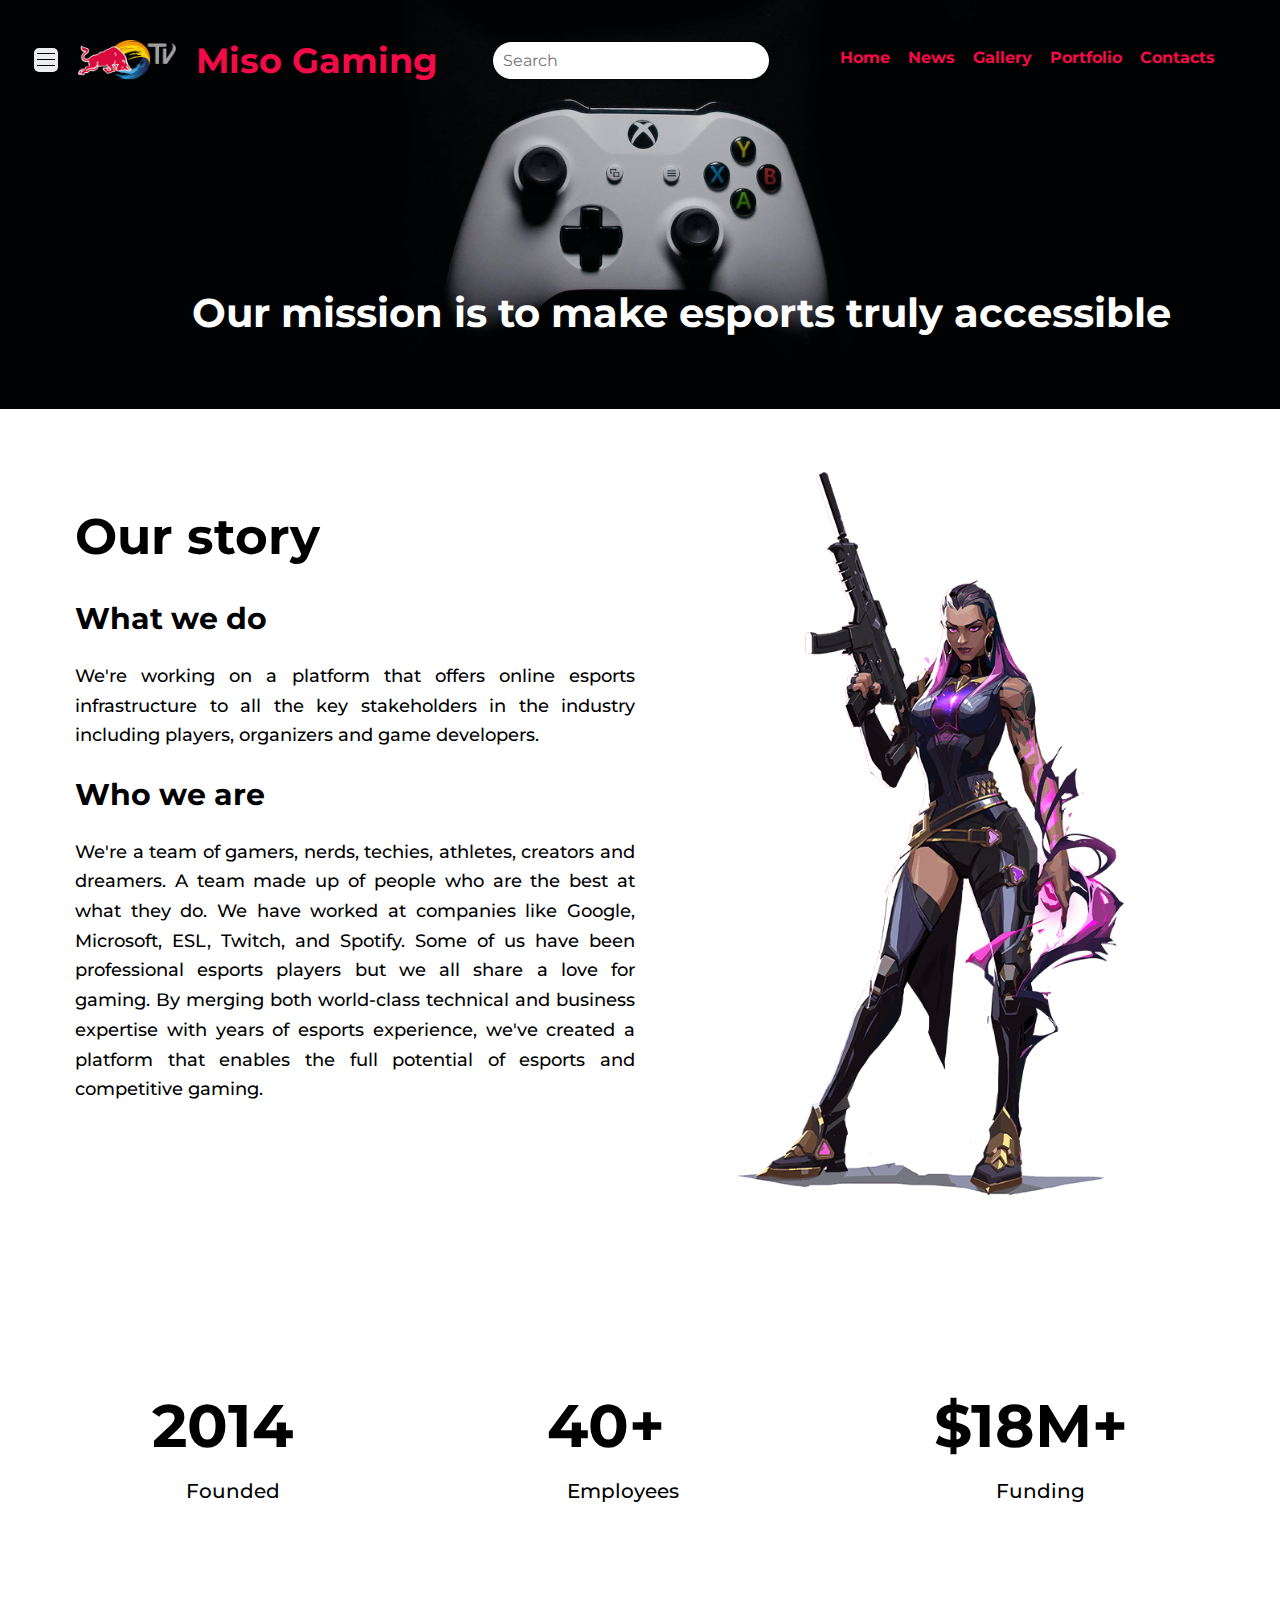
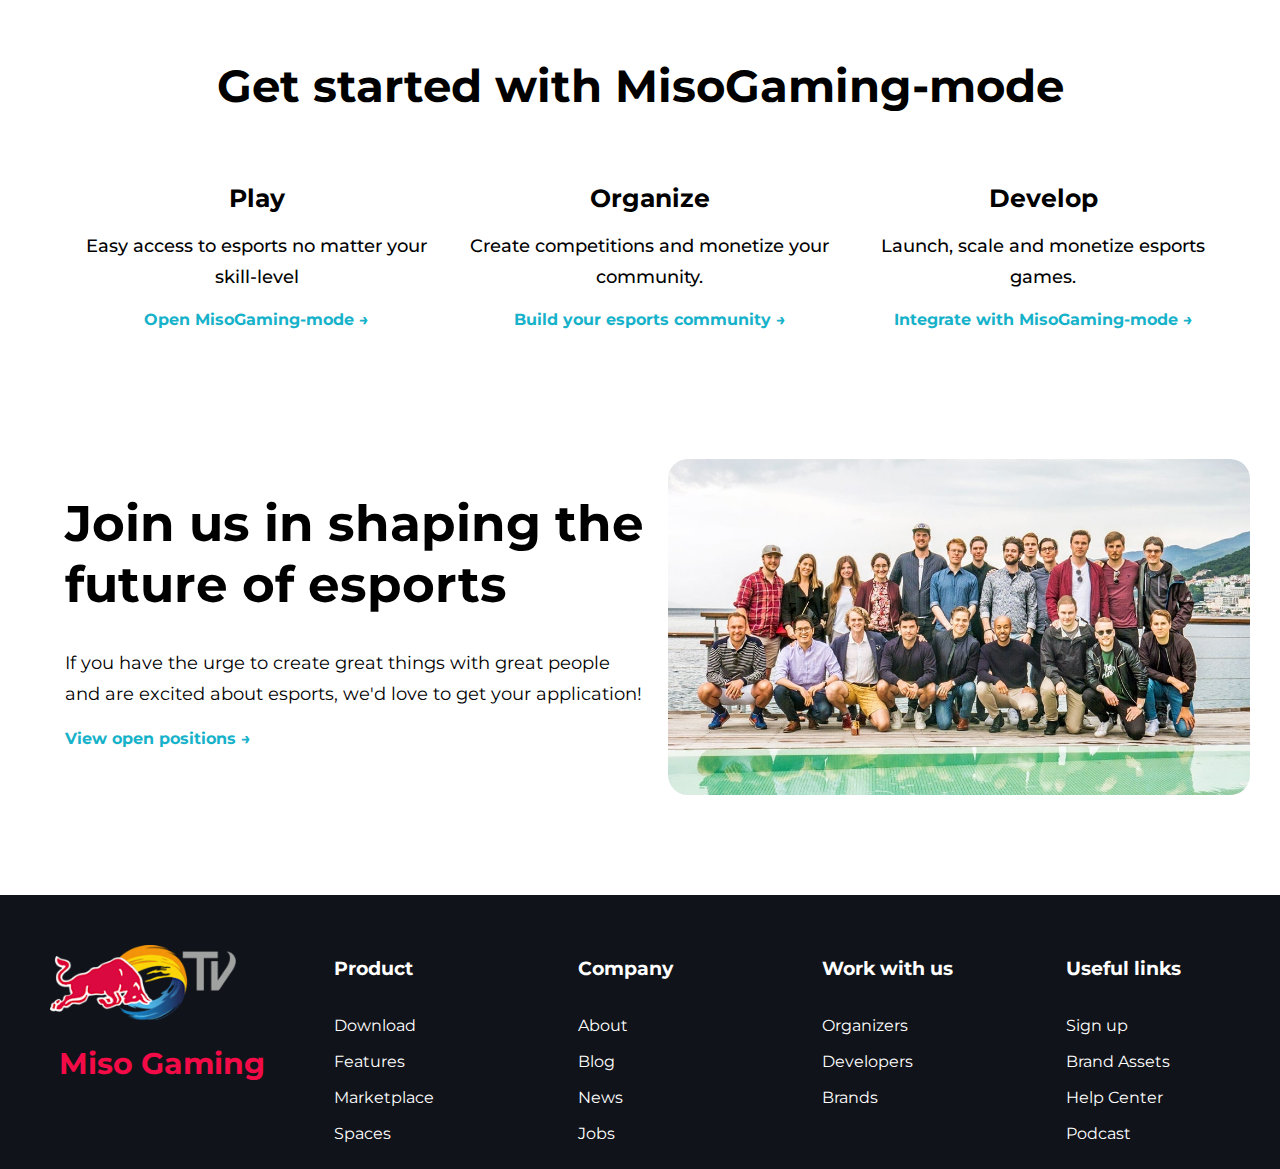
==== about.html @ 5a6da11b "Add files via upload" ====
<!DOCTYPE html>
<html lang="en">
  <head>
    <meta charset="UTF-8" />
    <meta http-equiv="X-UA-Compatible" content="IE=edge" />
    <meta name="viewport" content="width=device-width, initial-scale=1.0" />
    <title>About Us</title>
    <link rel="preconnect" href="https://fonts.googleapis.com" />
    <link rel="preconnect" href="https://fonts.gstatic.com" crossorigin />
    <link
      href="https://fonts.googleapis.com/css2?family=Montserrat:wght@400;700&display=swap"
      rel="stylesheet"
    />

    <link rel="preconnect" href="https://fonts.googleapis.com" />
    <link rel="preconnect" href="https://fonts.gstatic.com" crossorigin />
    <link
      href="https://fonts.googleapis.com/css2?family=Macondo&display=swap"
      rel="stylesheet"
    />

    <link rel="stylesheet" href="/styles/header.css" />
    <link rel="stylesheet" href="/styles/general.css" />
    <link rel="stylesheet" href="/styles/main.css" />
    <link rel="stylesheet" href="/styles/about.css" />
    <link rel="stylesheet" href="/styles/pagedown.css">
  </head>
  <body>
    <div class="image-view">
      <div class="header">
        <div class="color-overlay"></div>
        <div class="header-content">
          <div class="left-section">
            <img
              class="hamburger-menu"
              src="/Icons/hamburger-menu.svg"
              alt=""
            />
            <img class="site-logo" src="/images/redbulltv.png" alt="" />
            <div class="site-name">Miso Gaming</div>
          </div>

          <div class="middle-section">
            <input class="search-bar" type="text" placeholder="Search" />
          </div>
          <div class="right-section">
            <nav>
              <a class="nav-content" href="index.html"><div>Home</div></a>
              <a class="nav-content" href="news.html"><div>News</div></a>
              <a class="nav-content" href="gallery.html"><div>Gallery</div></a>
              <a class="nav-content" href="portfolio.html"><div>Portfolio</div></a>
              <a class="nav-content" href="contact.html"><div>Contacts</div></a>
            </nav>
          </div>
        </div>
      </div>

      <div class="tag">Our mission is to make esports truly accessible</div>
    </div>
    <div class="landing-page">
      <div class="left-landing-page">
        <div><h1>Our story</h1></div>
        <div><h2>What we do</h2></div>
        <div>
          <p>
            We're working on a platform that offers online esports
            infrastructure to all the key stakeholders in the industry including
            players, organizers and game developers.
          </p>
        </div>

        <div><h2>Who we are</h2></div>
        <div>
          <p>
            We're a team of gamers, nerds, techies, athletes, creators and
            dreamers. A team made up of people who are the best at what they do.
            We have worked at companies like Google, Microsoft, ESL, Twitch, and
            Spotify. Some of us have been professional esports players but we
            all share a love for gaming. By merging both world-class technical
            and business expertise with years of esports experience, we've
            created a platform that enables the full potential of esports and
            competitive gaming.
          </p>
        </div>
      </div>

      <div class="right-landing-page">
        <img src="/images/imageabout.png" alt="" />
      </div>
    </div>

    <div class="landing-1">
      <div class="main-landing1">
        <p class="main-p">2014</p>
        <p class="main-p-def">Founded</p>
      </div>
      <div>
        <p class="main-p">40+</p>
        <p class="main-p-def">Employees</p>
      </div>
      <div>
        <p class="main-p">$18M+</p>
        <p class="main-p-def">Funding</p>
      </div>
    </div>

    <div class="landing-title">Get started with MisoGaming-mode</div>

    <div class="landing-2">
      <div class="landing-cont-1">
        <div class="landing-cont-title">Play</div>
        <div>
          <p class="p1">Easy access to esports no matter your skill-level</p>
        </div>
        <div><a href="#">Open MisoGaming-mode &#x2192</a></div>
      </div>

      <div class="landing-cont-1">
        <div>
          <div class="landing-cont-title">Organize</div>
          <div>
            <p class="p1">Create competitions and monetize your community.</p>
          </div>
        </div>
        <div><a href="#">Build your esports community &#x2192</a></div>
      </div>

      <div class="landing-cont-1">
        <div>
          <div class="landing-cont-title">Develop</div>
          <div><p class="p1">Launch, scale and monetize esports games.</p></div>          
      </div>
      <div><a href="#">Integrate with MisoGaming-mode &#x2192</a></div>
    </div>
</div>
<div class="last-page">
  <div>
    <h1>Join us in shaping the future of esports</h1>
    <span>If you have the urge to create great things with great people and are excited about esports, we'd love to get your application!</span>
    <div class="tag-final"><a href="#">View open positions &#x2192</a></div>
  </div>
  
  <div>
    <img class="team-img" src="/images/image11.jpg" alt="team=image">
  </div>

</div>

<div class="bottom-container">
  <div>
    <img class="site-logo-fnal" src="/images/redbulltv.png" alt="" />
    <div class="site-name1">Miso Gaming</div>
  </div>

  <div>
    <ul>
      <li><h3>Product</h3></li>
      <li>Download</li>
      <li>Features</li>
      <li>Marketplace</li>
      <li>Spaces</li>
    </ul>
  </div>

  <div>
    <ul>
      <li><h3>Company</h3></li>
      <a href="about.html">
        <li>About</li>
      </a>
      <li>Blog</li>
      <a href="news.html">
        <li>News</li>
      </a>
      <li>Jobs</li>
    </ul>
  </div>

  <div>
    <ul>
      <li><h3>Work with us</h3></li>
      <li>Organizers</li>
      <li>Developers</li>
      <li>Brands</li>
    </ul>
  </div>

  <div>
    <ul>
      <li><h3>Useful links</h3></li>
      <li>Sign up</li>
      <li>Brand Assets</li>
      <a href="/contact.html">
        <li>Help Center</li>
      </a>
      <li>Podcast</li>
    </ul>
  </div>
</div>
  </body>
</html>
---- styles/header.css ----
.header {
  background: rgb(0, 22, 43) url("/images/image10.jpg");
  background-size: cover;
  background-position: center;
  background-repeat: no-repeat;
  position: relative;
  height: 110%;
}

.color-overlay {
  width: 100%;
  height: 100%;
  background: rgb(0, 22, 43);
  position: absolute;
  opacity: 0.08;
}

.header-content {
  display: flex;
  flex-direction: row;
  height: 100px;
  justify-content: space-between;
  align-items: center;
  padding: 10px;
}

.left-section {
  display: flex;
  align-items: center;
}

.hamburger-menu {
  background-color: white;
  border-radius: 5px;
  height: 24px;
  margin-left: 24px;
  margin-right: 20px;
}
.hamburger-menu:hover {
  cursor: pointer;
  z-index: 1;
}

.site-logo {
  height: 40px;
  z-index: 1;
}

.site-name {
  margin-left: 20px;
  font-weight: 700;
  font-size: 30px;
  color: rgb(243, 11, 71);
  z-index: 1;
  font-size: 35px;
}

.middle-section {
  margin-left: 55px;
  margin-right: 35px;
  flex: 1;
  max-width: 400px;
  display: flex;
  align-items: center;
}

.search-bar {
  font-family: Montserrat;
  z-index: 1;
  flex: 1;
  height: 35px;
  padding-left: 10px;
  font-size: 16px;
  border: 1px solid rgb(192, 192, 192);
  border-radius: 20px;
  border: none;
  box-shadow: 1px 2px 3px rgba(0, 0, 0, 0.25);
  width: 0;
}

.right-section {
  z-index: 1;
  width: 426px;
  display: flex;
  align-items: center;
  justify-content: center;
  margin-right: 10px;
  flex-shrink: 0;
  padding: 15px;
}

.nav-content {
  z-index: 1;
  height: 24px;
  display: inline-block;
  text-decoration: none;
  margin-right: 10px;
  font-weight: 700;
  color: rgb(243, 11, 71);
  padding: 2px;
  transition: background-color 0.25s, color 0.25s;
}

.nav-content:hover {
  background-color: rgba(244, 244, 244, 0.99);
  border-radius: 2px;
  color: rgb(243, 11, 71);
}

.tag {
  position: absolute;
  top: 32%;
  left: 25%;
  font-size: 40px;
  font-weight: bold;
  color: white;
}
---- styles/general.css ----
body {
  margin: 0;
  font-family: Montserrat;
  height: 1000px;
}
.image-view {
  height: 372px;
}
---- styles/main.css ----
.home {
  padding-top: 85px;
  padding-left: 45px;
  padding-right: 40px;
  display: grid;
  grid-template-columns: 1fr 1fr 1fr;
  column-gap: 30px;
  row-gap: 80px;
}

.event-preview {
  display: flex;
  position: relative;
  flex-direction: column;
  justify-content: start;
  align-items: center;
  position: relative;
  height: 400px;
  border-radius: 10px;
  background: rgb(0, 22, 43);
  color: white;
}

.event-pic {
  margin-top: -15px;
  border-radius: 5px;
  height: 300px;
  width: 100%;
  object-fit: cover;
}

.event-title {
  margin-top: 15px;
  font-weight: 700;
  font-size: 25px;
}

.event-details {
  margin-top: 15px;
}
---- styles/about.css ----
body {
  background-color: white;
}
.tag {
  display: inline-block;
  left: 15%;
}

.landing-page {
  display: grid;
  grid-template-columns: 1fr 1fr;
  column-gap: 60px;
  padding-top: 100px;
  padding-left: 50px;
  margin-left: 25px;
  margin-right: 25px;
}

h1 {
  font-size: 50px;
}
h2 {
  font-size: 30px;
}
p {
  line-height: 1.65;
  font-size: 18px;
  font-weight: 500;
  text-align: justify;
}

img {
  height: 80%;
}

.landing-1 {
  display: flex;
  align-items: center;
  justify-content: space-around;
  margin-left: 25px;
  margin-right: 25px;
}

.main-p {
  font-weight: 700;
  font-size: 60px;
  margin: 0;
}
.main-p-def {
  margin: 0;
  padding-left: 20px;
  font-size: 20px;
  font-weight: 500;
  text-align: center;
}

.landing-title {
  text-align: center;
  font-size: 45px;
  font-weight: 700;
  margin-top: 150px;
}

.landing-2 {
  display: grid;
  grid-template-columns: 1fr 1fr 1fr;
  margin-left: 45px;
  margin-top: 70px;
  margin-right: 25px;
  padding-left: 30px;
  padding-right: 30px;
  column-gap: 30px;
}

.landing-cont-1 {
  display: flex;
  flex-direction: column;
  align-items: center;
  justify-content: space-between;
}

.p1 {
  line-height: 1.7;
  text-align: center;
}

.landing-cont-title {
  text-align: center;
  font-weight: 700;
  font-size: 25px;
}

a {
  text-decoration: none;
  color: rgb(22, 178, 202);
  font-weight: 700;
  transition: color 0.25s;
}
a:hover {
  color: rgb(17, 137, 156);
}

.last-page {
  display: grid;
  grid-template-columns: 1fr 1fr;
  column-gap: 20px;
  margin-top: 100px;
  margin-left: 35px;
  padding: 30px;
}

span {
  line-height: 1.7;
  font-size: 18px;
}

.tag-final {
  margin-top: 20px;
}

.team-img {
  object-fit: cover;
  width: 100%;
  height: 100%;
  border-radius: 20px;
}
---- styles/pagedown.css ----
.bottom-container {
  color: white;
  background: rgb(16, 19, 25);
  display: grid;
  grid-template-columns: 1fr 1fr 1fr 1fr 1fr;
  margin-top: 70px;
  padding-left: 50px;
  padding-right: 30px;
  column-gap: 20px;
  padding-top: 10px;
  padding-bottom: 10px;
}
.site-name1 {
  margin-top: 20px;
  text-align: center;
  font-weight: 700;
  color: rgb(243, 11, 71);
  font-size: 30px;
}

ul {
  list-style-type: none;
}
li {
  padding-top: 17px;
}

.site-logo-fnal {
  margin-top: 40px;
  height: 30%;
}

.bottom-container a {
  text-decoration: none;
  color: white;
  font-weight: 400;
  transition: color 0.25s;
}
a:hover {
  color: rgb(22, 178, 202);
}
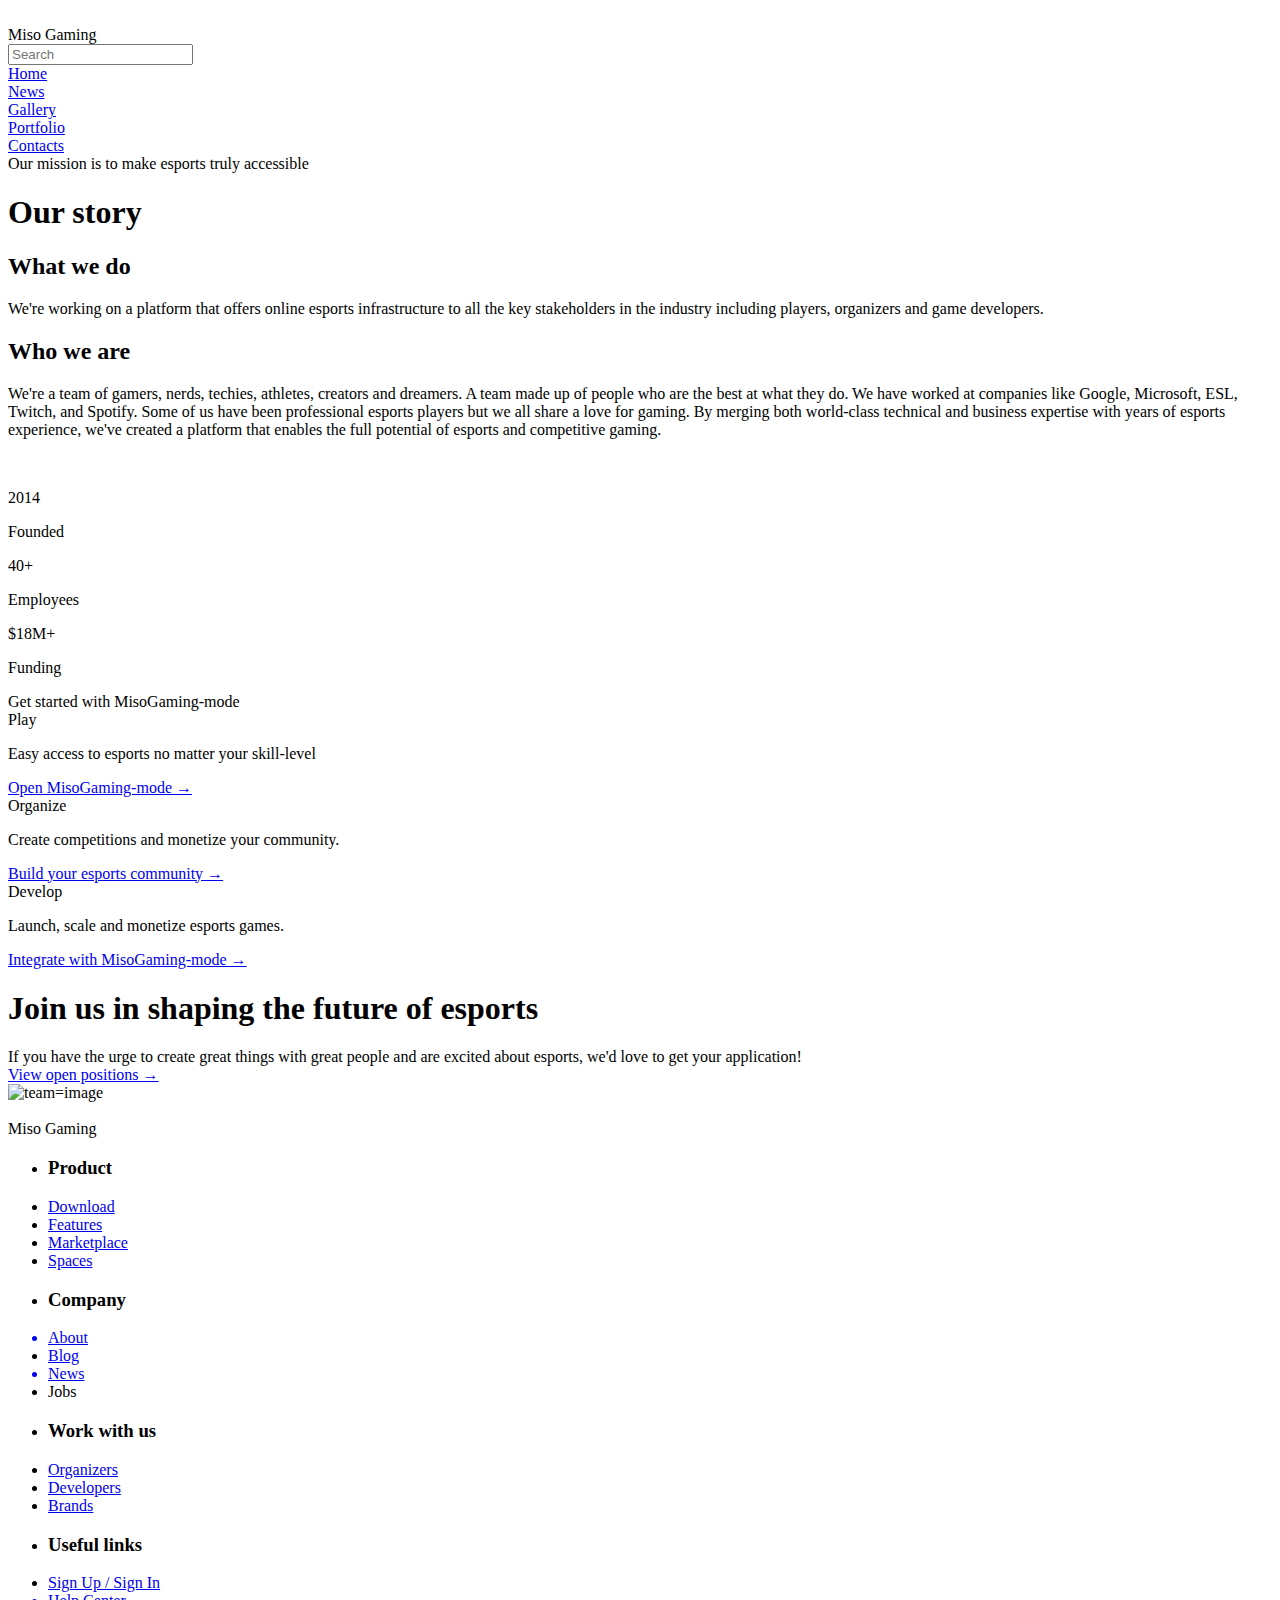
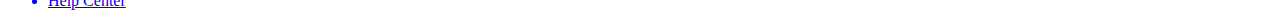
==== commit fa14a0df: "Add files via upload" ====
--- a/about.html
+++ b/about.html
@@ -19,11 +19,11 @@
       rel="stylesheet"
     />
 
-    <link rel="stylesheet" href="/styles/header.css" />
-    <link rel="stylesheet" href="/styles/general.css" />
-    <link rel="stylesheet" href="/styles/main.css" />
-    <link rel="stylesheet" href="/styles/about.css" />
-    <link rel="stylesheet" href="/styles/pagedown.css">
+    <link rel="stylesheet" href="styles/header.css" />
+    <link rel="stylesheet" href="styles/general.css" />
+    <link rel="stylesheet" href="styles/main.css" />
+    <link rel="stylesheet" href="styles/about.css" />
+    <link rel="stylesheet" href="styles/pagedown.css">
   </head>
   <body>
     <div class="image-view">
@@ -33,10 +33,10 @@
           <div class="left-section">
             <img
               class="hamburger-menu"
-              src="/Icons/hamburger-menu.svg"
+              src="Icons/hamburger-menu.svg"
               alt=""
             />
-            <img class="site-logo" src="/images/redbulltv.png" alt="" />
+            <img class="site-logo" src="images/redbulltv.png" alt="" />
             <div class="site-name">Miso Gaming</div>
           </div>
 
@@ -85,7 +85,7 @@
       </div>
 
       <div class="right-landing-page">
-        <img src="/images/imageabout.png" alt="" />
+        <img src="images/imageabout.png" alt="" />
       </div>
     </div>
 
@@ -141,24 +141,26 @@
   </div>
   
   <div>
-    <img class="team-img" src="/images/image11.jpg" alt="team=image">
+    <img class="team-img" src="images/image11.jpg" alt="team=image">
   </div>
 
 </div>
 
 <div class="bottom-container">
   <div>
-    <img class="site-logo-fnal" src="/images/redbulltv.png" alt="" />
+    <img class="site-logo-fnal" src="images/redbulltv.png" alt="" />
     <div class="site-name1">Miso Gaming</div>
   </div>
 
   <div>
     <ul>
       <li><h3>Product</h3></li>
-      <li>Download</li>
-      <li>Features</li>
-      <li>Marketplace</li>
-      <li>Spaces</li>
+      <li><a href="https://store.steampowered.com/" target="_blank"
+        >Download</a
+      ></li>
+      <li><a href="gallery.html">Features</a></li>
+      <li><a href="gallery.html">Marketplace</a></li>
+      <li><a href="https://twitter.com/TwitterGaming" target="_blank">Spaces</a></li>
     </ul>
   </div>
 
@@ -168,7 +170,7 @@
       <a href="about.html">
         <li>About</li>
       </a>
-      <li>Blog</li>
+      <li><a href="https://blog.challengermode.com/" target="_blank">Blog</a></li>
       <a href="news.html">
         <li>News</li>
       </a>
@@ -179,21 +181,19 @@
   <div>
     <ul>
       <li><h3>Work with us</h3></li>
-      <li>Organizers</li>
-      <li>Developers</li>
-      <li>Brands</li>
+      <li><a href="contact.html">Organizers</a></li>
+      <li><a href="contact.html">Developers</a></li>
+      <li><a href="contact.html">Brands</a></li>
     </ul>
   </div>
 
   <div>
     <ul>
       <li><h3>Useful links</h3></li>
-      <li>Sign up</li>
-      <li>Brand Assets</li>
-      <a href="/contact.html">
+      <li><a href="login.html" target="_blank">Sign Up / Sign In</a></li>
+      <a href="contact.html">
         <li>Help Center</li>
       </a>
-      <li>Podcast</li>
     </ul>
   </div>
 </div>
